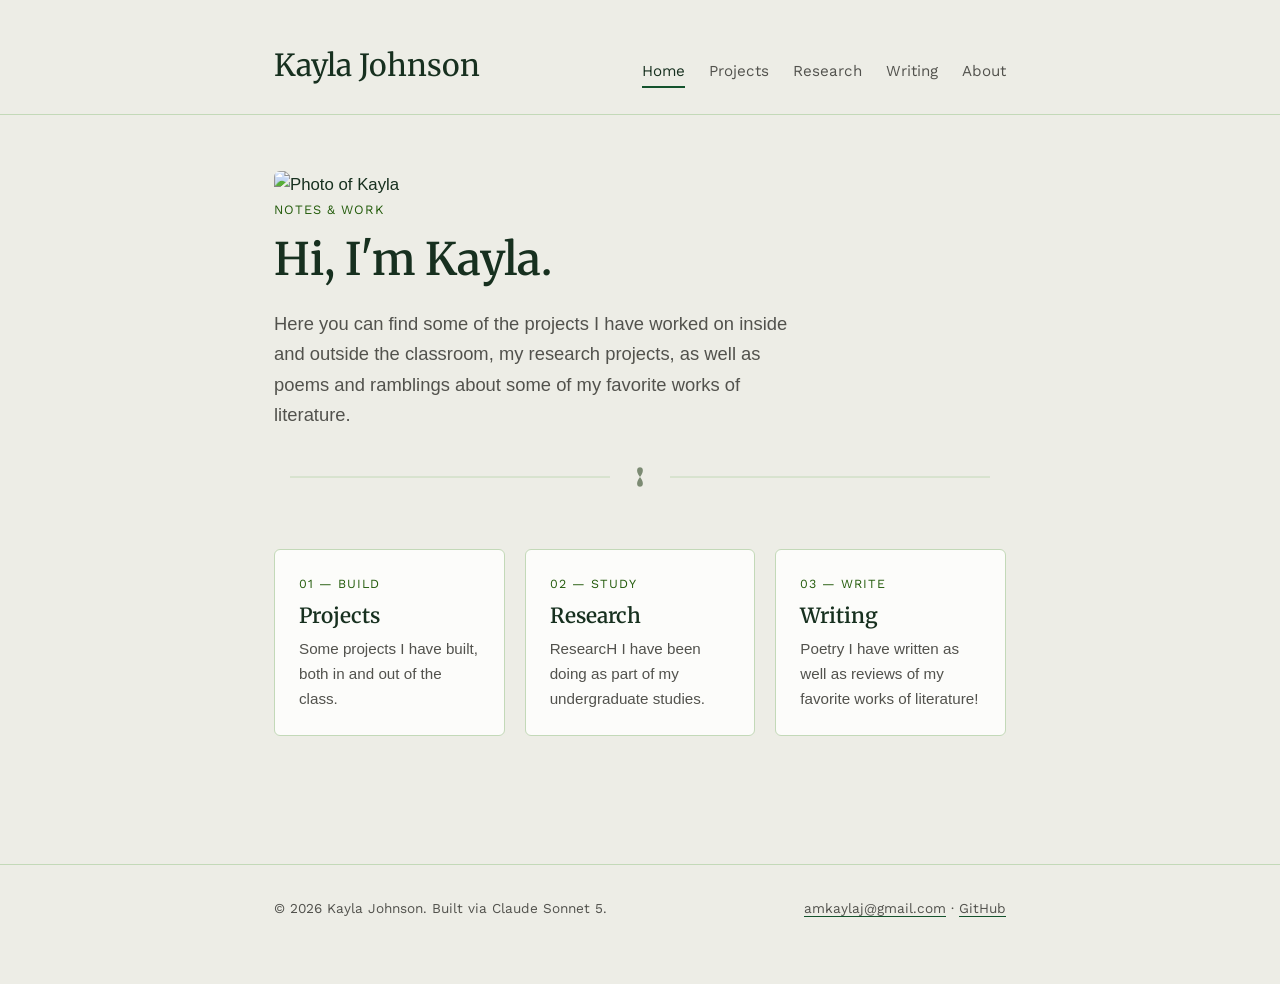
==== index.html @ 260e9986 "Update index.html" ====
<!DOCTYPE html>
<html lang="en">
<head>
  <meta charset="UTF-8">
  <!-- This makes the site look right on phones, not just laptops -->
  <meta name="viewport" content="width=device-width, initial-scale=1.0">
  <title>Kayla | Home</title>
  <!-- This one line connects the page to all the styling rules in style.css -->
  <link rel="stylesheet" href="style.css">
</head>
<body>

  <!-- ============ HEADER / NAVIGATION ============
       This same header block is copied at the top of every page.
       aria-current="page" marks which nav link is "active" — move
       it to match whichever page you're on if you copy this. -->
  <header class="site-header">
    <div class="container">
      <p class="site-title"><a href="index.html">Kayla Johnson</a></p>
      <nav class="site-nav">
        <a href="index.html" aria-current="page">Home</a>
        <a href="projects.html">Projects</a>
        <a href="research.html">Research</a>
        <a href="writing.html">Writing</a>
        <a href="about.html">About</a>
      </nav>
    </div>
  </header>

  <!-- ============ HERO / INTRO ============ -->
  <main>
    <section class="hero">
      <div class="container">
        <img class="profile-photo-square" src="assets/profile.jpg" alt="Photo of Kayla"> <! References file in assets -->
        <p class="eyebrow">Notes &amp; work</p>
        <h1>Hi, I'm Kayla.</h1>
        <p class="lede">
          Here you can find some of the projects I have worked on inside and 
          outside the classroom, my research projects, as well as poems and 
          ramblings about some of my favorite works of literature. 
        </p>

        <!-- DECORATIVE DIVIDER
             Leaf divider with small botanical mark in the center-->
        <div class="motif" aria-hidden="true">
          <svg width="100%" height="30" viewBox="0 0 700 30" xmlns="http://www.w3.org/2000/svg">
            <line x1="0" y1="15" x2="320" y2="15" stroke="currentColor" stroke-width="1"/>
            <path d="M350 15 C 340 2, 360 2, 350 15 C 360 28, 340 28, 350 15 Z" fill="#5f7256" opacity="0.8"/>
            <line x1="380" y1="15" x2="700" y2="15" stroke="currentColor" stroke-width="1"/>
          </svg>
        </div>

        <!-- ============ PREVIEW CARDS ============
             Three cards linking to the main sections. Edit the
             <p> text inside each card to describe your own work. -->
        <div class="card-grid">
          <a class="card" href="projects.html">
            <span class="card-label">01 — Build</span>
            <h3>Projects</h3>
            <p>Some projects I have built, both in and out of the class. </p>
          </a>
          <a class="card" href="research.html">
            <span class="card-label">02 — Study</span>
            <h3>Research</h3>
            <p>ResearcH I have been doing as part of my undergraduate studies.</p>
          </a>
          <a class="card" href="writing.html">
            <span class="card-label">03 — Write</span>
            <h3>Writing</h3>
            <p>Poetry I have written as well as reviews of my favorite works of literature!</p>
          </a>
        </div>
      </div>
    </section>
  </main>

  <!-- ============ FOOTER ============ -->
  <footer class="site-footer">
    <div class="container">
      <p>&copy; 2026 Kayla Johnson. Built via Claude Sonnet 5.</p>
      <p><a href="mailto:amkaylaj@gmail.com">amkaylaj@gmail.com</a> · <a href="https://github.com/amkaylaj">GitHub</a></p>
    </div>
  </footer>

</body>
</html>
---- style.css ----
/* ============================================================
   STYLE.CSS
   This one file controls the look of every page on the site.
   Each page (index.html, projects.html, etc.) links to this
   file with: <link rel="stylesheet" href="style.css">

   It's organized in sections — search for the ALL CAPS
   headers below to jump around:
   1. Fonts & color variables (the "tokens" for the whole site)
   2. Reset & base styles
   3. Header & navigation
   4. Hero / intro section
   5. Cards (used on Home, Projects, Research)
   6. Writing / poetry page
   7. Footer
   8. Responsive (small screens)
   ============================================================ */

/* Import three fonts from Google Fonts:
- Merriweather: used for big headings
- Monstserrat: used for body text
- Work Sans: used for navigation links and smaller labels */

@import url('https://fonts.googleapis.com/css2?family=Merriweather:ital,opsz,wght@0,18..144,300..900;1,18..144,300..900&family=Montserrat:ital,wght@0,100..900;1,100..900&family=Work+Sans:ital,wght@0,100..900;1,100..900&display=swap');

/* ------------------------------------------------------------
   1. COLOR & FONT VARIABLES
   Variables (the --name: value; lines below) let you change a
   color or font in ONE place and have it update everywhere.
   Try changing --color-clay below and refresh the page — every
   place that uses var(--color-clay) will change with it.
   ------------------------------------------------------------ */
:root {
  /* backgrounds */
  --color-bg: #edede6;        /* grayish white background */
  --color-bg-alt: #d9d9d4;    /* slightly deeper, for alternating sections */
  --color-card: #fcfcfa;      /* near-white, for cards sitting on the bg */

  /* text */
  --color-ink: #17301f;       /* main text color, green near-black */
  --color-ink-soft: #52524d;  /* softer text, for captions/subtitles */


  /* accents */
  --color-moss: #245c0c;      /* brighter green — used for links, nav, headings */
  --color-yellowgreen: #a2bd57;      /* yellow green — used sparingly, for emphasis */
  --color-deepgreen: #14532d;      /* deep green — used for underlines/dividers */

  /* lines & borders */
  --color-line: #c3d9b8;

  /* fonts */
  --font-display: "Merriweather", serif;   /* big headings */
  --font-body: "Monsterrat", sans-serif;      /* paragraphs, poems */
  --font-ui: "Work Sans", sans-serif;  /* nav, labels, buttons */

  /* shared spacing/sizing */
  --max-width: 780px;
  --radius: 6px;
}

/* ------------------------------------------------------------
   2. RESET & BASE STYLES
   Browsers add their own default spacing to things like <ul>
   and <h1>. This section clears that out so we start from a
   predictable, blank slate.
   ------------------------------------------------------------ */
* {
  box-sizing: border-box; /* padding/border no longer add to an element's width */
}

html {
  scroll-behavior: smooth;
}

body {
  margin: 0;
  background-color: var(--color-bg);
  color: var(--color-ink);
  font-family: var(--font-body);
  font-size: 1.05rem;
  line-height: 1.65;
}

h1, h2, h3 {
  font-family: var(--font-display);
  font-weight: 600;
  line-height: 1.2;
  margin: 0 0 0.5em 0;
  color: var(--color-ink);
}

p {
  margin: 0 0 1.2em 0;
}

a {
  color: var(--color-moss);
  text-decoration-color: var(--color-deepgreen);
  text-underline-offset: 3px;
}

a:hover {
  color: var(--color-yellowgreen);
}

/* Visible outline when tabbing through the site with a keyboard —
   important for accessibility, don't remove this. */
a:focus-visible,
button:focus-visible {
  outline: 2px solid var(--color-yellowgreen);
  outline-offset: 3px;
}

img {
  max-width: 100%;
  display: block;
  border-radius: var(--radius);
}

/* A reusable "container" class that centers content and keeps
   line lengths readable. Used on every page. */
.container {
  max-width: var(--max-width);
  margin: 0 auto;
  padding: 0 1.5rem;
}

/* ------------------------------------------------------------
   3. HEADER & NAVIGATION
   ------------------------------------------------------------ */
.site-header {
  padding: 2.5rem 0 1.5rem 0;
  border-bottom: 1px solid var(--color-line);
}

.site-header .container {
  display: flex;
  justify-content: space-between;
  align-items: baseline;
  flex-wrap: wrap;
  gap: 1rem;
}

.site-title {
  font-family: var(--font-display);
  font-size: 1.9rem;
  margin: 0;
}

.site-title a {
  color: var(--color-ink);
  text-decoration: none;
}

.site-nav {
  display: flex;
  gap: 1.5rem;
  font-family: var(--font-ui);
  font-size: 0.95rem;
}

.site-nav a {
  color: var(--color-ink-soft);
  text-decoration: none;
  padding-bottom: 2px;
  border-bottom: 2px solid transparent;
  transition: border-color 0.15s ease, color 0.15s ease;
}

.site-nav a:hover,
.site-nav a[aria-current="page"] {
  color: var(--color-ink);
  border-bottom-color: var(--color-deepgreen);
}

/* ------------------------------------------------------------
   4. HERO / INTRO SECTION (mainly used on index.html)
   ------------------------------------------------------------ */
.hero {
  padding: 3.5rem 0 2rem 0;
}

.hero p.eyebrow {
  font-family: var(--font-ui);
  text-transform: uppercase;
  letter-spacing: 0.08em;
  font-size: 0.8rem;
  color: var(--color-moss);
  margin-bottom: 0.8rem;
}

.hero h1 {
  font-size: clamp(2rem, 5vw, 2.8rem);
  max-width: 14ch;
}

.hero .lede {
  font-size: 1.15rem;
  color: var(--color-ink-soft);
  max-width: 52ch;
}

/* The decorative divider: rings (left) fading into a flight line
   (right) — a small nod to forest growth rings and flight paths.
   It's just an SVG sitting in the page; see index.html for where
   it's placed. Swap it for a photo or remove it entirely if you'd
   rather — nothing else on the page depends on it. */
.motif {
  margin: 2rem 0 3rem 0;
  color: var(--color-line); /* controls the stroke color via currentColor */
}

/* ------------------------------------------------------------
   5. CARDS
   Used for the "Projects / Research / Writing" preview cards on
   the homepage, and for list items on the Projects/Research pages.
   ------------------------------------------------------------ */
.card-grid {
  display: grid;
  grid-template-columns: repeat(3, 1fr);
  gap: 1.25rem;
  margin: 2rem 0 4rem 0;
}

.card {
  background: var(--color-card);
  border: 1px solid var(--color-line);
  border-radius: var(--radius);
  padding: 1.5rem;
  text-decoration: none;
  color: var(--color-ink);
  display: block;
  transition: transform 0.15s ease, box-shadow 0.15s ease;
}

.card:hover {
  transform: translateY(-2px);
  box-shadow: 0 6px 16px rgba(44, 42, 38, 0.08);
  color: var(--color-ink);
}

.card .card-label {
  font-family: var(--font-ui);
  font-size: 0.78rem;
  text-transform: uppercase;
  letter-spacing: 0.08em;
  color: var(--color-moss);
  display: block;
  margin-bottom: 0.6rem;
}

.card h3 {
  font-size: 1.3rem;
  margin-bottom: 0.4rem;
}

.card p {
  font-size: 0.95rem;
  color: var(--color-ink-soft);
  margin: 0;
}

/* A simpler stacked list item, used on Projects/Research pages
   for entries that need more room (longer descriptions, tags). */
.entry {
  padding: 1.75rem 0;
  border-bottom: 1px solid var(--color-line);
}

.entry:first-of-type {
  border-top: 1px solid var(--color-line);
}

.entry .entry-meta {
  font-family: var(--font-ui);
  font-size: 0.8rem;
  color: var(--color-moss);
  text-transform: uppercase;
  letter-spacing: 0.06em;
  margin-bottom: 0.5rem;
}

.entry h3 {
  font-size: 1.4rem;
  margin-bottom: 0.4rem;
}

.entry .tags {
  margin-top: 0.8rem;
  font-family: var(--font-ui);
  font-size: 0.8rem;
}

.tag {
  display: inline-block;
  background: var(--color-bg-alt);
  border-radius: 999px;
  padding: 0.2rem 0.7rem;
  margin-right: 0.4rem;
  color: var(--color-ink-soft);
}

/* ------------------------------------------------------------
   6. WRITING / POETRY PAGE
   Poems get a narrower column and extra room to breathe.
   ------------------------------------------------------------ */
.poem {
  max-width: 46ch;
  margin: 0 auto 4rem auto;
  padding-bottom: 2.5rem;
  border-bottom: 1px solid var(--color-line);
}

.poem:last-child {
  border-bottom: none;
}

.poem h3 {
  font-size: 1.5rem;
  margin-bottom: 0.2rem;
}

.poem .poem-date {
  font-family: var(--font-ui);
  font-size: 0.8rem;
  color: var(--color-ink-soft);
  margin-bottom: 1.5rem;
  display: block;
}

.poem-body {
  font-style: italic;
  white-space: pre-line; /* respects line breaks you type in the HTML */
  color: var(--color-ink);
}

/* ------------------------------------------------------------
   7. FOOTER
   ------------------------------------------------------------ */
.site-footer {
  border-top: 1px solid var(--color-line);
  margin-top: 2rem;
  padding: 2rem 0 3rem 0;
  font-family: var(--font-ui);
  font-size: 0.85rem;
  color: var(--color-ink-soft);
}

.site-footer .container {
  display: flex;
  justify-content: space-between;
  flex-wrap: wrap;
  gap: 1rem;
}

.site-footer a {
  color: var(--color-ink-soft);
}

/* ------------------------------------------------------------
   8. RESPONSIVE — adjustments for narrow (phone-width) screens
   ------------------------------------------------------------ */
@media (max-width: 700px) {
  .card-grid {
    grid-template-columns: 1fr;
  }
  .site-header .container {
    flex-direction: column;
    align-items: flex-start;
  }
}

/* Respect users who've asked their system to reduce motion */
@media (prefers-reduced-motion: reduce) {
  * {
    transition: none !important;
    scroll-behavior: auto !important;
  }
}
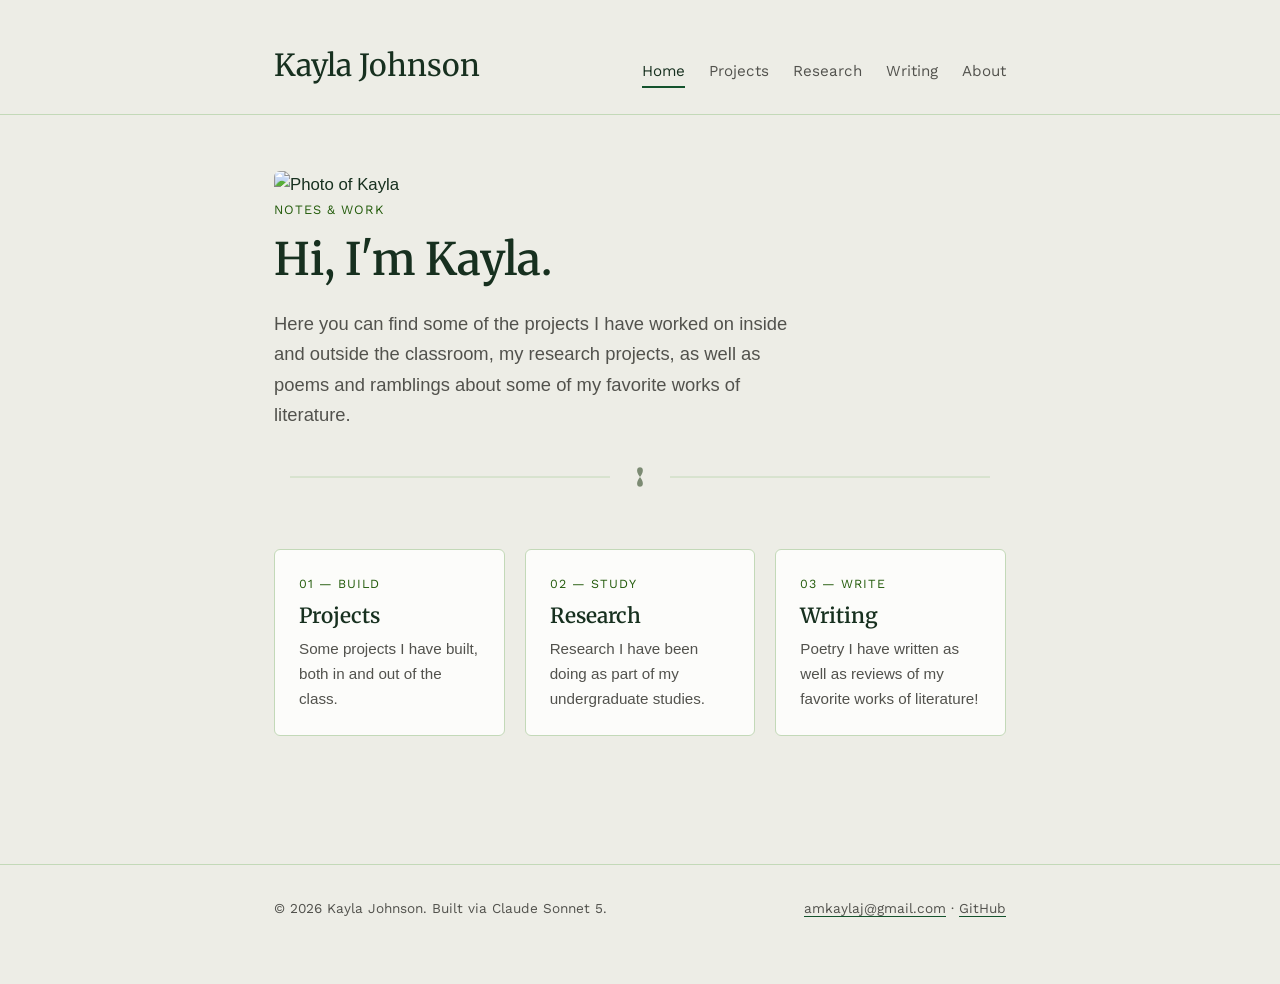
==== commit 23cc3a5c: "Update index.html with photos and typo" ====
--- a/index.html
+++ b/index.html
@@ -31,7 +31,7 @@
   <main>
     <section class="hero">
       <div class="container">
-        <img class="profile-photo-square" src="assets/profile.jpg" alt="Photo of Kayla"> <! References file in assets -->
+        <img class="images/kayla_headshot.jpg" src="images/kayla_headshot.jpg" alt="Photo of Kayla"> <! References file in images folder -->
         <p class="eyebrow">Notes &amp; work</p>
         <h1>Hi, I'm Kayla.</h1>
         <p class="lede">
@@ -62,7 +62,7 @@
           <a class="card" href="research.html">
             <span class="card-label">02 — Study</span>
             <h3>Research</h3>
-            <p>ResearcH I have been doing as part of my undergraduate studies.</p>
+            <p>Research I have been doing as part of my undergraduate studies.</p>
           </a>
           <a class="card" href="writing.html">
             <span class="card-label">03 — Write</span>
--- a/style.css
+++ b/style.css
@@ -211,6 +211,17 @@
   color: var(--color-line); /* controls the stroke color via currentColor */
 }
 
+/* Square version of the profile photo */
+.profile-photo-square {
+  width: 160px;
+  height: 160px;
+  object-fit: cover;      /* crops the photo to fill the square instead of stretching it */
+  border-radius: var(--radius);  /* small rounded corners; use 0 for sharp corners */
+  border: 3px solid var(--color-card);
+  box-shadow: 0 2px 10px rgba(44, 42, 38, 0.12);
+  margin-bottom: 1.5rem;
+}
+
 /* ------------------------------------------------------------
    5. CARDS
    Used for the "Projects / Research / Writing" preview cards on
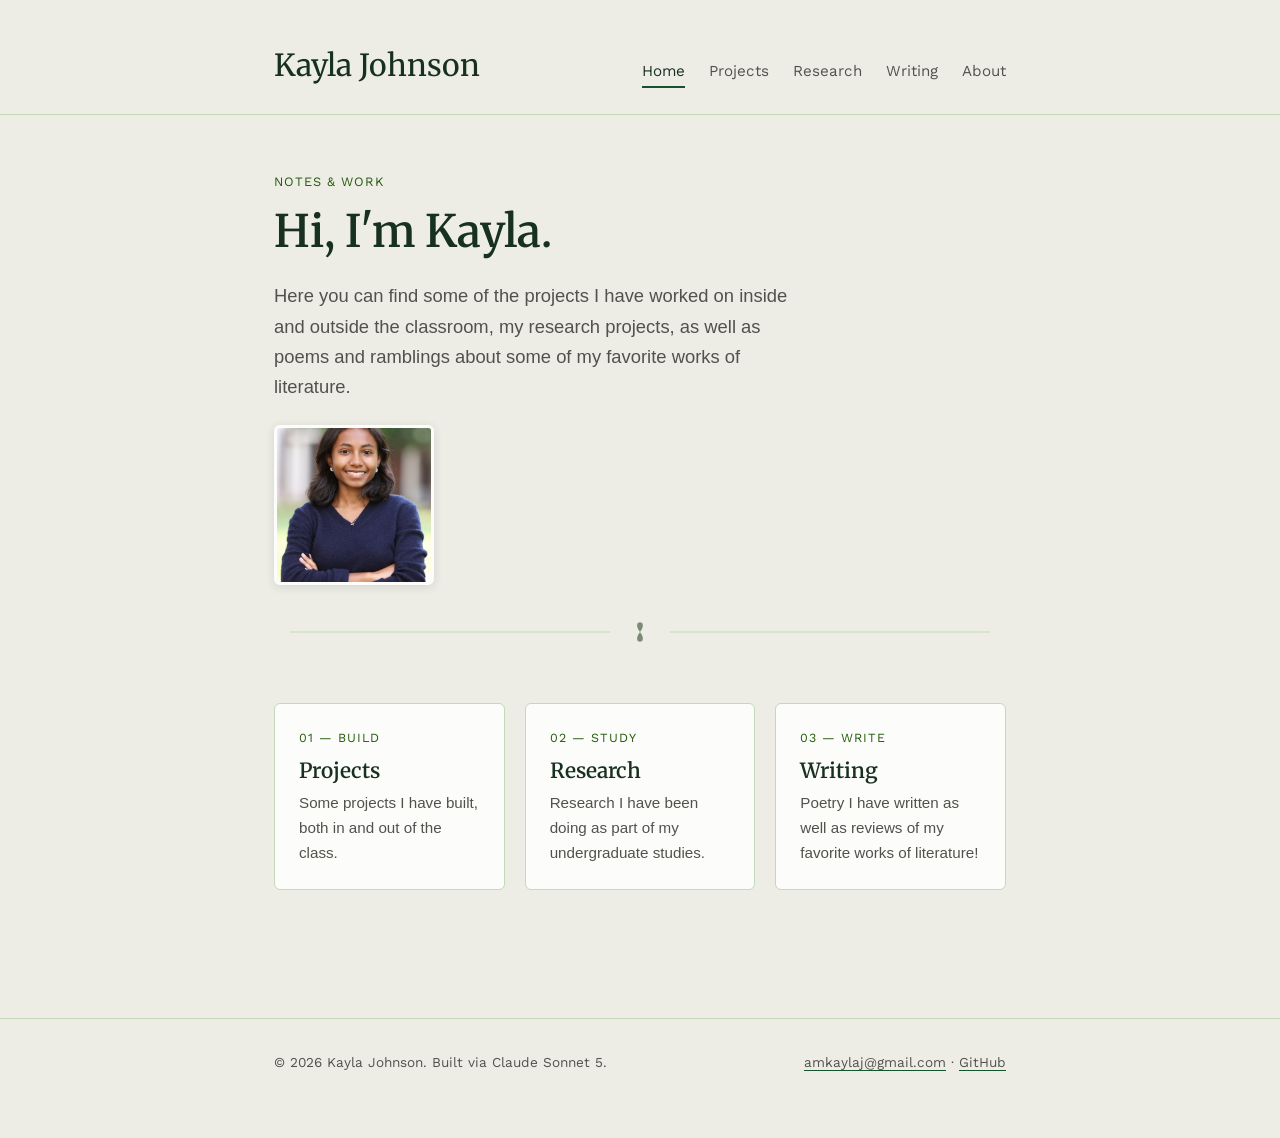
==== commit 075da8bd: "Update index.html" ====
--- a/index.html
+++ b/index.html
@@ -31,14 +31,18 @@
   <main>
     <section class="hero">
       <div class="container">
-        <img class="images/kayla_headshot.jpg" src="images/kayla_headshot.jpg" alt="Photo of Kayla"> <! References file in images folder -->
-        <p class="eyebrow">Notes &amp; work</p>
-        <h1>Hi, I'm Kayla.</h1>
-        <p class="lede">
-          Here you can find some of the projects I have worked on inside and 
-          outside the classroom, my research projects, as well as poems and 
-          ramblings about some of my favorite works of literature. 
-        </p>
+        <div class="hero-top">
+          <div class="hero-text">
+          <p class="eyebrow">Notes &amp; work</p>
+          <h1>Hi, I'm Kayla.</h1>
+          <p class="lede">
+            Here you can find some of the projects I have worked on inside and 
+            outside the classroom, my research projects, as well as poems and 
+            ramblings about some of my favorite works of literature. 
+          </p>
+        </div>
+      <img class="profile-photo-square" src="images/kayla_headshot.JPG" alt="Photo of Kayla">
+    </div>
 
         <!-- DECORATIVE DIVIDER
              Leaf divider with small botanical mark in the center-->
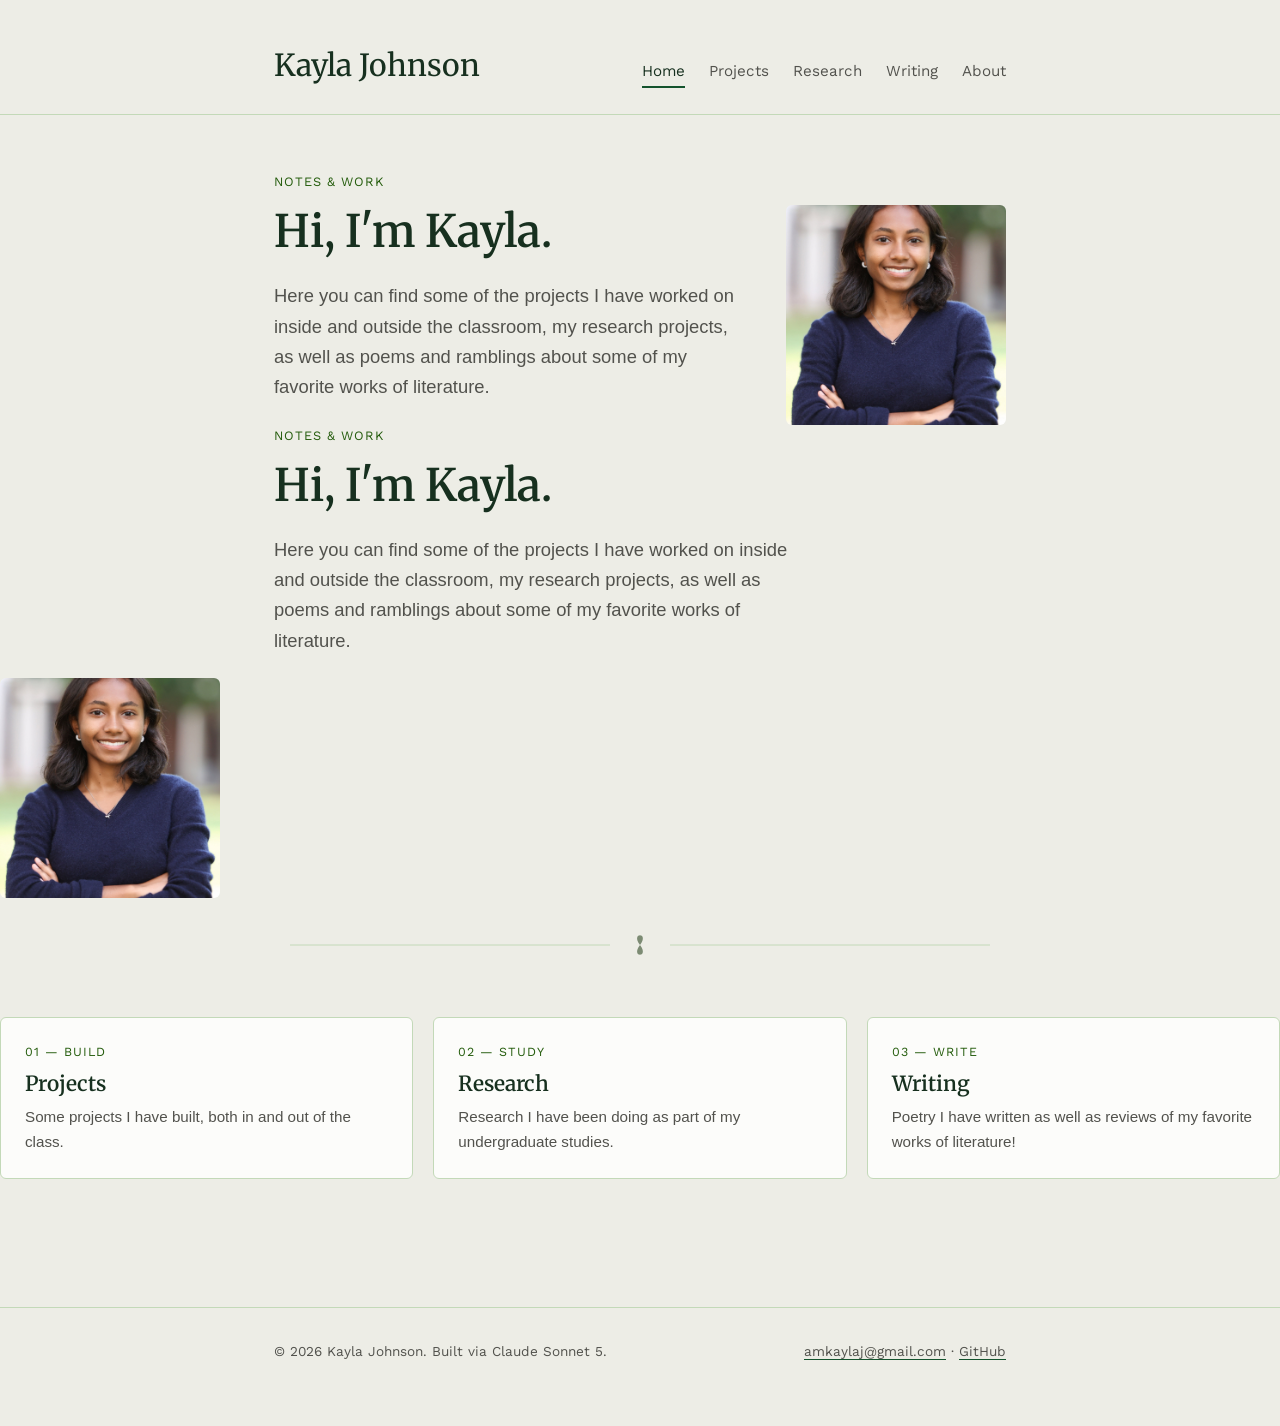
==== commit 5b7d3716: "Merge branch 'main' into drafts" ====
--- a/index.html
+++ b/index.html
@@ -33,6 +33,17 @@
       <div class="container">
         <div class="hero-top">
           <div class="hero-text">
+            <p class="eyebrow">Notes &amp; work</p>
+            <h1>Hi, I'm Kayla.</h1>
+            <p class="lede">
+              Here you can find some of the projects I have worked on inside 
+              and outside the classroom, my research projects, as well as 
+              poems and ramblings about some of my favorite works of 
+              literature. 
+            </p>
+          </div>
+          <img class="profile-photo-square" src="images/kayla_headshot.JPG" alt="Photo of Kayla">
+        </div>
           <p class="eyebrow">Notes &amp; work</p>
           <h1>Hi, I'm Kayla.</h1>
           <p class="lede">
--- a/style.css
+++ b/style.css
@@ -211,15 +211,28 @@
   color: var(--color-line); /* controls the stroke color via currentColor */
 }
 
-/* Square version of the profile photo */
+.hero-top {
+  display: flex;
+  align-items: flex-start;
+  justify-content: space-between;
+  gap: 2.5rem;
+  flex-wrap: wrap-reverse;
+}
+
+.hero-text {
+  flex: 1;
+  min-width: 260px;
+}
+
 .profile-photo-square {
-  width: 160px;
-  height: 160px;
-  object-fit: cover;      /* crops the photo to fill the square instead of stretching it */
-  border-radius: var(--radius);  /* small rounded corners; use 0 for sharp corners */
-  border: 3px solid var(--color-card);
-  box-shadow: 0 2px 10px rgba(44, 42, 38, 0.12);
-  margin-bottom: 1.5rem;
+  width: 220px;       /* was 160px — increase further if you want it bigger still */
+  height: 220px;
+  object-fit: cover;
+  border-radius: var(--radius);
+  border: none;        /* removes the white border */
+  box-shadow: none;    /* removes the drop shadow too */
+  margin-bottom: 0;
+  flex-shrink: 0;      /* keeps the photo from getting squished when the window is narrow */
 }
 
 /* ------------------------------------------------------------
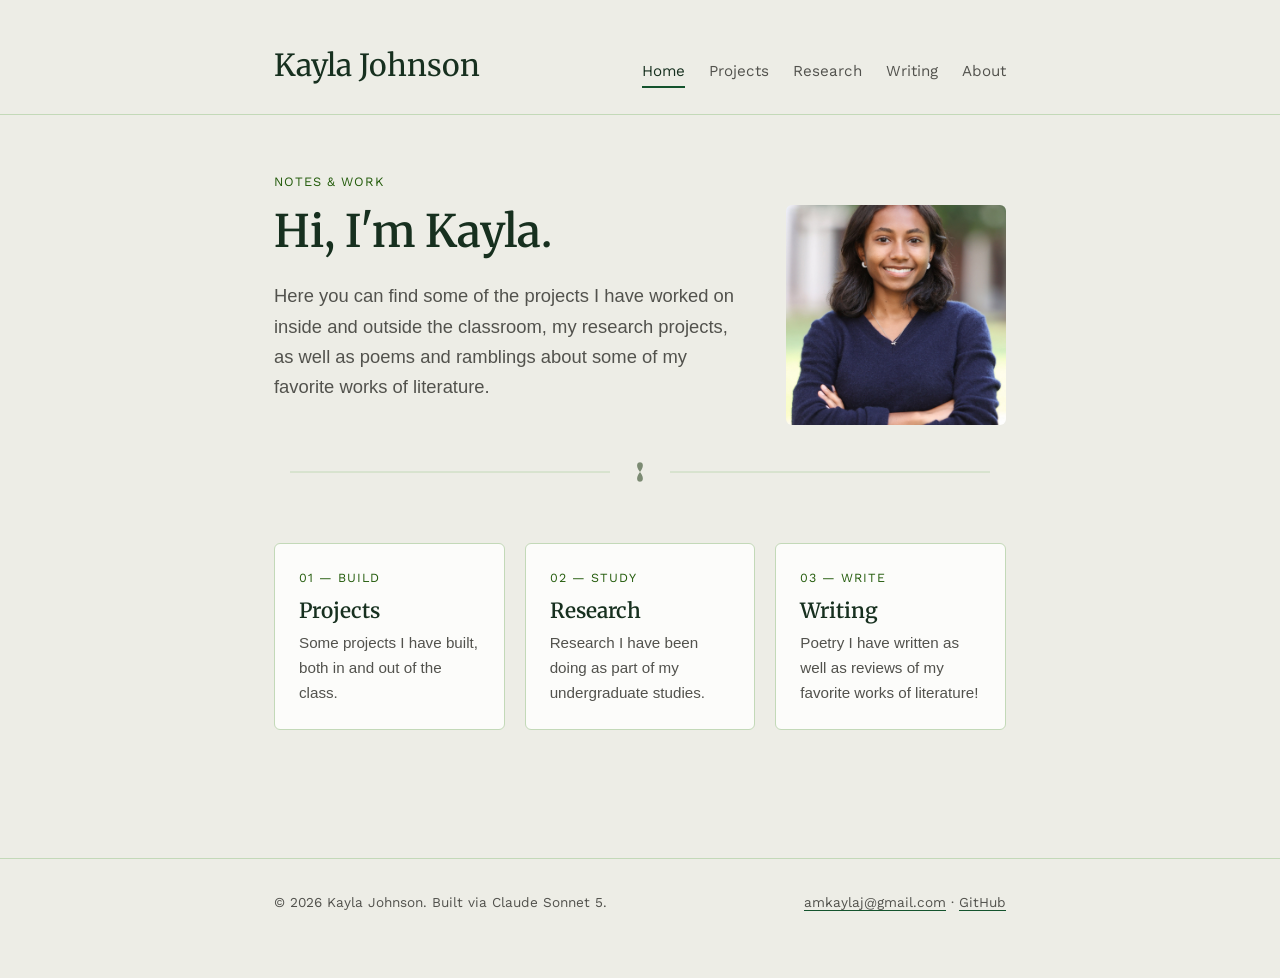
==== commit a4a24c45: "Update index.html" ====
--- a/index.html
+++ b/index.html
@@ -44,16 +44,7 @@
           </div>
           <img class="profile-photo-square" src="images/kayla_headshot.JPG" alt="Photo of Kayla">
         </div>
-          <p class="eyebrow">Notes &amp; work</p>
-          <h1>Hi, I'm Kayla.</h1>
-          <p class="lede">
-            Here you can find some of the projects I have worked on inside and 
-            outside the classroom, my research projects, as well as poems and 
-            ramblings about some of my favorite works of literature. 
-          </p>
-        </div>
-      <img class="profile-photo-square" src="images/kayla_headshot.JPG" alt="Photo of Kayla">
-    </div>
+         
 
         <!-- DECORATIVE DIVIDER
              Leaf divider with small botanical mark in the center-->
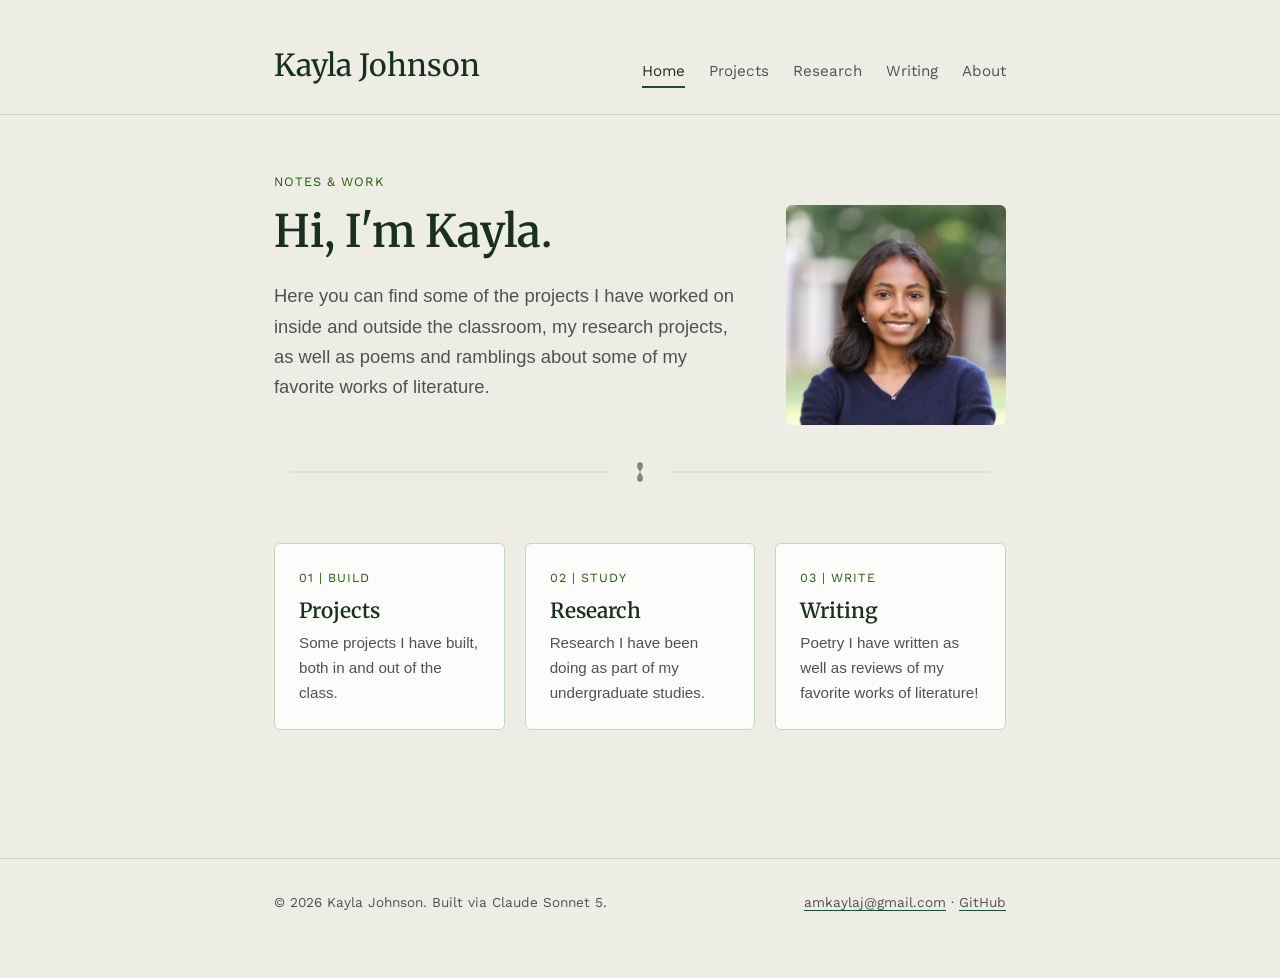
==== commit 4d0b605e: "Update index.html" ====
--- a/index.html
+++ b/index.html
@@ -19,10 +19,10 @@
       <p class="site-title"><a href="index.html">Kayla Johnson</a></p>
       <nav class="site-nav">
         <a href="index.html" aria-current="page">Home</a>
-        <a href="projects.html">Projects</a>
-        <a href="research.html">Research</a>
-        <a href="writing.html">Writing</a>
-        <a href="about.html">About</a>
+        <a href="Pages/projects.html">Projects</a>
+        <a href="Pages/research.html">Research</a>
+        <a href="Pages/writing.html">Writing</a>
+        <a href="Pages/about.html">About</a>
       </nav>
     </div>
   </header>
@@ -61,17 +61,17 @@
              <p> text inside each card to describe your own work. -->
         <div class="card-grid">
           <a class="card" href="projects.html">
-            <span class="card-label">01 — Build</span>
+            <span class="card-label">01 | Build</span>
             <h3>Projects</h3>
             <p>Some projects I have built, both in and out of the class. </p>
           </a>
           <a class="card" href="research.html">
-            <span class="card-label">02 — Study</span>
+            <span class="card-label">02 | Study</span>
             <h3>Research</h3>
             <p>Research I have been doing as part of my undergraduate studies.</p>
           </a>
           <a class="card" href="writing.html">
-            <span class="card-label">03 — Write</span>
+            <span class="card-label">03 | Write</span>
             <h3>Writing</h3>
             <p>Poetry I have written as well as reviews of my favorite works of literature!</p>
           </a>
--- a/style.css
+++ b/style.css
@@ -228,6 +228,7 @@
   width: 220px;       /* was 160px — increase further if you want it bigger still */
   height: 220px;
   object-fit: cover;
+  object-position: top; 
   border-radius: var(--radius);
   border: none;        /* removes the white border */
   box-shadow: none;    /* removes the drop shadow too */
@@ -385,16 +386,18 @@
 /* ------------------------------------------------------------
    8. RESPONSIVE — adjustments for narrow (phone-width) screens
    ------------------------------------------------------------ */
-@media (max-width: 700px) {
+@media (min-width: 700px) {
   .card-grid {
-    grid-template-columns: 1fr;
+    grid-template-columns: repeat(3, 1fr);
   }
   .site-header .container {
-    flex-direction: column;
-    align-items: flex-start;
+    flex-direction: row;
+    justify-content: space-between;
+    align-items: baseline;
+    flex-wrap: wrap;
   }
 }
-
+ 
 /* Respect users who've asked their system to reduce motion */
 @media (prefers-reduced-motion: reduce) {
   * {
@@ -402,3 +405,4 @@
     scroll-behavior: auto !important;
   }
 }
+ 
